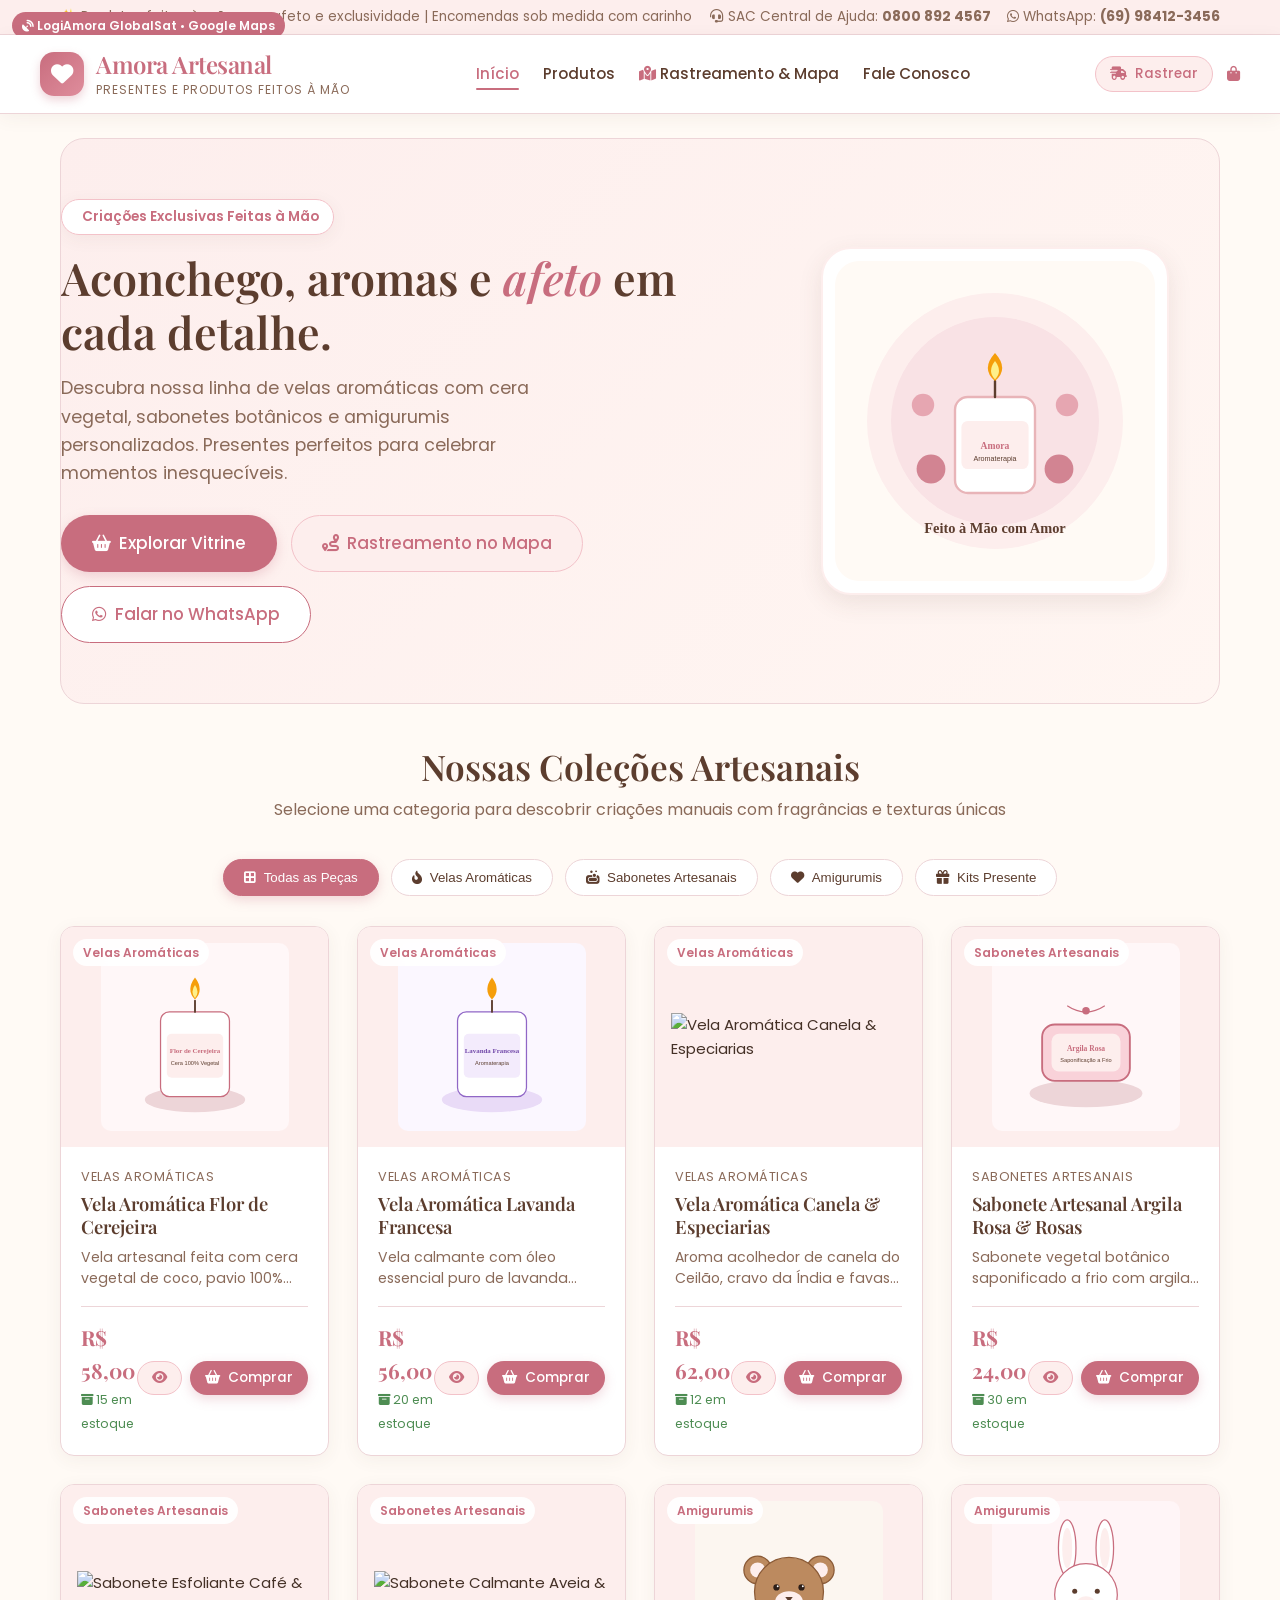
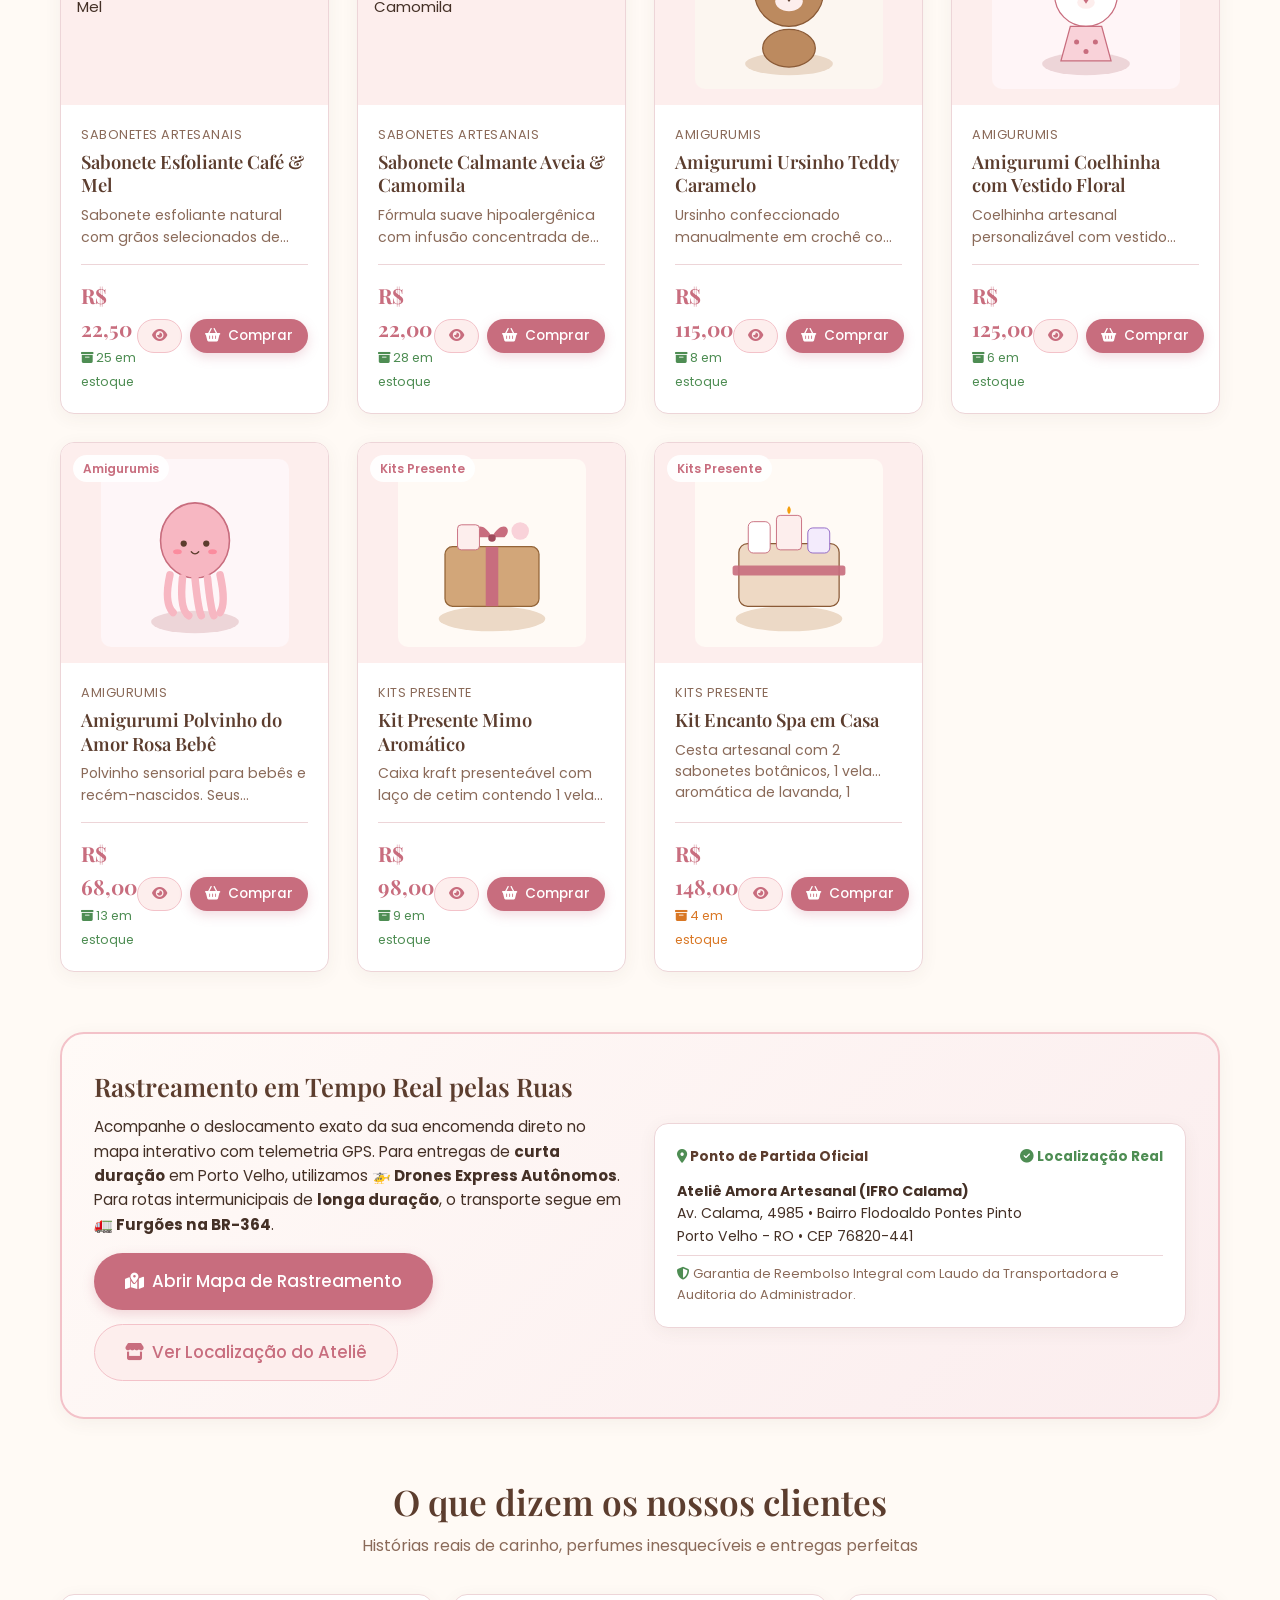
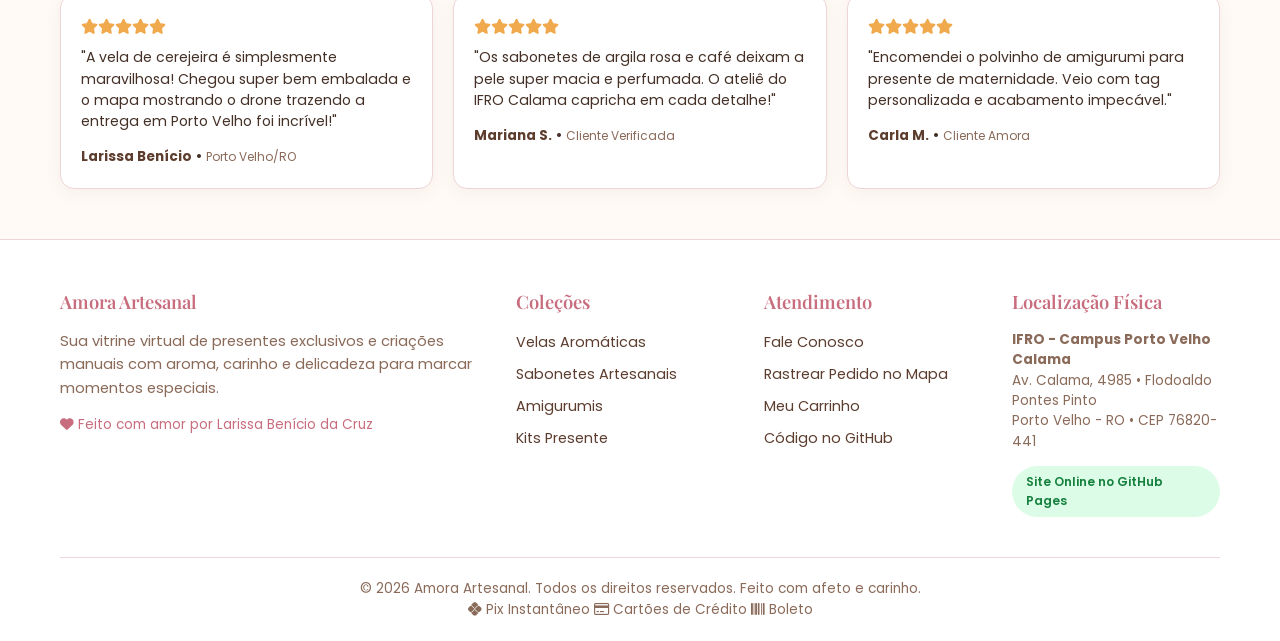
==== index.html @ 0a2c56d6 "feat: site online para abrir sem precisar de nada via GitHub Pages e nuvem (index.html, catalogo, ra" ====
<!DOCTYPE html>
<html lang="pt-BR">
<head>
    <meta charset="UTF-8">
    <meta name="viewport" content="width=device-width, initial-scale=1.0">
    <title>Amora Artesanal | Vitrine Virtual de Presentes & Aromas</title>
    <meta name="description" content="Presentes artesanais, velas de cera vegetal, sabonetes botânicos e amigurumis feitos à mão com afeto e exclusividade.">
    <!-- Estilos Oficiais do Ateliê Amora -->
    <link rel="stylesheet" href="assets/css/style.css">
    <!-- FontAwesome para Ícones -->
    <link rel="stylesheet" href="https://cdnjs.cloudflare.com/ajax/libs/font-awesome/6.4.0/css/all.min.css">
    <!-- Leaflet CSS para Mapas -->
    <link rel="stylesheet" href="assets/css/leaflet.css">
</head>
<body>

    <!-- Barra de Notificação Superior com Central de Ajuda Oficial -->
    <div class="top-bar">
        <div class="container" style="display: flex; justify-content: space-between; align-items: center; flex-wrap: wrap; gap: 8px;">
            <span>✨ Produtos feitos à mão com afeto e exclusividade | Encomendas sob medida com carinho</span>
            <div style="display: flex; gap: 16px; align-items: center;">
                <span><i class="fa-solid fa-headset"></i> SAC Central de Ajuda: <strong>0800 892 4567</strong></span>
                <span><i class="fa-brands fa-whatsapp"></i> WhatsApp: <strong>(69) 98412-3456</strong></span>
            </div>
        </div>
    </div>

    <!-- Cabeçalho Principal -->
    <header class="main-header">
        <div class="container nav-wrapper">
            <!-- Logo -->
            <a href="index.html" class="logo-area">
                <div class="logo-icon">
                    <i class="fa-solid fa-heart"></i>
                </div>
                <div class="logo-text">
                    <h1>Amora Artesanal</h1>
                    <span>Presentes e Produtos Feitos à Mão</span>
                </div>
            </a>

            <!-- Menu de Navegação -->
            <ul class="nav-menu">
                <li><a href="index.html" class="nav-link active">Início</a></li>
                <li><a href="produtos.html" class="nav-link">Produtos</a></li>
                <li><a href="pedidos.html" class="nav-link"><i class="fa-solid fa-map-location-dot" style="color: var(--cor-rosa-queimado);"></i> Rastreamento & Mapa</a></li>
                <li><a href="contato.html" class="nav-link">Fale Conosco</a></li>
            </ul>

            <!-- Ações do Cabeçalho -->
            <div class="nav-actions">
                <a href="pedidos.html" class="btn btn-secondary btn-sm" title="Acompanhar envio e trajeto do pedido no mapa">
                    <i class="fa-solid fa-truck-fast"></i> Rastrear
                </a>
                <a href="carrinho.html" class="cart-btn" title="Sacola de Compras">
                    <i class="fa-solid fa-bag-shopping"></i>
                    <span class="cart-badge" style="display: none;">0</span>
                </a>
            </div>
        </div>
    </header>

    <div class="container">
        <!-- Banner Principal / Hero -->
        <section class="hero-section">
            <div class="hero-grid">
                <div class="hero-content">
                    <div class="hero-badge">
                        <i class="fa-solid fa-sparkles"></i> Criações Exclusivas Feitas à Mão
                    </div>
                    <h2>Aconchego, aromas e <span>afeto</span> em cada detalhe.</h2>
                    <p>Descubra nossa linha de velas aromáticas com cera vegetal, sabonetes botânicos e amigurumis personalizados. Presentes perfeitos para celebrar momentos inesquecíveis.</p>
                    <div style="display: flex; gap: 14px; flex-wrap: wrap;">
                        <a href="produtos.html" class="btn btn-primary btn-lg">
                            <i class="fa-solid fa-basket-shopping"></i> Explorar Vitrine
                        </a>
                        <a href="pedidos.html" class="btn btn-secondary btn-lg">
                            <i class="fa-solid fa-route"></i> Rastreamento no Mapa
                        </a>
                        <a href="https://wa.me/5569984123456" target="_blank" class="btn btn-outline btn-lg" style="background: #fff;">
                            <i class="fa-brands fa-whatsapp"></i> Falar no WhatsApp
                        </a>
                    </div>
                </div>
                <div class="hero-image">
                    <div class="hero-image-wrapper">
                        <img src="assets/img/hero_artesanal.svg" alt="Amora Artesanal Ilustração" loading="lazy">
                    </div>
                </div>
            </div>
        </section>

        <!-- Navegação Rápida por Categorias -->
        <section style="margin: 40px 0 20px;">
            <div class="section-title">
                <h2>Nossas Coleções Artesanais</h2>
                <p>Selecione uma categoria para descobrir criações manuais com fragrâncias e texturas únicas</p>
            </div>

            <div class="categories-pills" id="category-pills">
                <button type="button" class="pill-item active" onclick="filtrarCategoria('todas', this)">
                    <i class="fa-solid fa-border-all"></i> Todas as Peças
                </button>
                <button type="button" class="pill-item" onclick="filtrarCategoria(1, this)">
                    <i class="fa-solid fa-fire-flame-curved"></i> Velas Aromáticas
                </button>
                <button type="button" class="pill-item" onclick="filtrarCategoria(2, this)">
                    <i class="fa-solid fa-soap"></i> Sabonetes Artesanais
                </button>
                <button type="button" class="pill-item" onclick="filtrarCategoria(3, this)">
                    <i class="fa-solid fa-heart"></i> Amigurumis
                </button>
                <button type="button" class="pill-item" onclick="filtrarCategoria(4, this)">
                    <i class="fa-solid fa-gift"></i> Kits Presente
                </button>
            </div>
        </section>

        <!-- Vitrine de Produtos em Destaque -->
        <section>
            <div class="products-grid" id="products-container">
                <!-- Renderizado via JavaScript dinamicamente a partir dos dados do banco -->
            </div>
        </section>

        <!-- Card de Destaque: Rastreamento em Tempo Real com Drones e Furgões -->
        <section style="margin: 60px 0;">
            <div style="background: linear-gradient(135deg, #fffaf7 0%, #fbedee 100%); border: 2px solid var(--cor-rosa-medio); border-radius: var(--raio-borda-lg); padding: 36px 32px; box-shadow: var(--sombra-suave); display: grid; grid-template-columns: repeat(auto-fit, minmax(280px, 1fr)); gap: 28px; align-items: center;">
                <div>
                    <span class="card-badge" style="background: var(--cor-rosa-queimado); color: #fff; margin-bottom: 12px; display: inline-block;">
                        <i class="fa-solid fa-satellite-dish"></i> LogiAmora GlobalSat &bull; Google Maps
                    </span>
                    <h3 style="font-size: 1.6rem; color: var(--cor-marrom-suave); margin-bottom: 12px;">
                        Rastreamento em Tempo Real pelas Ruas
                    </h3>
                    <p style="color: var(--cor-marrom-texto); font-size: 0.95rem; line-height: 1.6; margin-bottom: 16px;">
                        Acompanhe o deslocamento exato da sua encomenda direto no mapa interativo com telemetria GPS. 
                        Para entregas de <strong>curta duração</strong> em Porto Velho, utilizamos <strong>🚁 Drones Express Autônomos</strong>. 
                        Para rotas intermunicipais de <strong>longa duração</strong>, o transporte segue em <strong>🚛 Furgões na BR-364</strong>.
                    </p>
                    <div style="display: flex; gap: 14px; flex-wrap: wrap;">
                        <a href="pedidos.html" class="btn btn-primary btn-lg">
                            <i class="fa-solid fa-map-location-dot"></i> Abrir Mapa de Rastreamento
                        </a>
                        <a href="contato.html" class="btn btn-secondary btn-lg">
                            <i class="fa-solid fa-store"></i> Ver Localização do Ateliê
                        </a>
                    </div>
                </div>
                <div style="background: #ffffff; border-radius: var(--raio-borda); padding: 22px; border: 1px solid var(--cor-borda); box-shadow: var(--sombra-suave);">
                    <div style="font-size: 0.85rem; font-weight: 700; color: var(--cor-marrom-suave); margin-bottom: 12px; display: flex; align-items: center; justify-content: space-between;">
                        <span><i class="fa-solid fa-location-dot" style="color: #4e8d53;"></i> Ponto de Partida Oficial</span>
                        <span style="color: #4e8d53;"><i class="fa-solid fa-circle-check"></i> Localização Real</span>
                    </div>
                    <p style="margin: 0 0 8px; font-size: 0.88rem; color: var(--cor-marrom-texto);">
                        <strong>Ateliê Amora Artesanal (IFRO Calama)</strong><br>
                        Av. Calama, 4985 &bull; Bairro Flodoaldo Pontes Pinto<br>
                        Porto Velho - RO &bull; CEP 76820-441
                    </p>
                    <div style="font-size: 0.8rem; color: var(--cor-marrom-claro); border-top: 1px solid var(--cor-borda); padding-top: 8px;">
                        <i class="fa-solid fa-shield-halved" style="color: #4e8d53;"></i> Garantia de Reembolso Integral com Laudo da Transportadora e Auditoria do Administrador.
                    </div>
                </div>
            </div>
        </section>

        <!-- Avaliações Reais de Clientes -->
        <section style="margin: 50px 0;">
            <div class="section-title">
                <h2>O que dizem os nossos clientes</h2>
                <p>Histórias reais de carinho, perfumes inesquecíveis e entregas perfeitas</p>
            </div>
            <div style="display: grid; grid-template-columns: repeat(auto-fit, minmax(260px, 1fr)); gap: 20px;">
                <div style="background: #ffffff; border: 1px solid var(--cor-borda); border-radius: var(--raio-borda); padding: 20px; box-shadow: var(--sombra-suave);">
                    <div style="color: #f1a94e; font-size: 0.95rem; margin-bottom: 8px;">
                        <i class="fa-solid fa-star"></i><i class="fa-solid fa-star"></i><i class="fa-solid fa-star"></i><i class="fa-solid fa-star"></i><i class="fa-solid fa-star"></i>
                    </div>
                    <p style="font-size: 0.88rem; color: var(--cor-marrom-texto); line-height: 1.5; margin-bottom: 12px;">
                        "A vela de cerejeira é simplesmente maravilhosa! Chegou super bem embalada e o mapa mostrando o drone trazendo a entrega em Porto Velho foi incrível!"
                    </p>
                    <strong style="font-size: 0.85rem; color: var(--cor-marrom-suave);">Larissa Benício</strong> &bull; <span style="font-size: 0.75rem; color: var(--cor-marrom-claro);">Porto Velho/RO</span>
                </div>

                <div style="background: #ffffff; border: 1px solid var(--cor-borda); border-radius: var(--raio-borda); padding: 20px; box-shadow: var(--sombra-suave);">
                    <div style="color: #f1a94e; font-size: 0.95rem; margin-bottom: 8px;">
                        <i class="fa-solid fa-star"></i><i class="fa-solid fa-star"></i><i class="fa-solid fa-star"></i><i class="fa-solid fa-star"></i><i class="fa-solid fa-star"></i>
                    </div>
                    <p style="font-size: 0.88rem; color: var(--cor-marrom-texto); line-height: 1.5; margin-bottom: 12px;">
                        "Os sabonetes de argila rosa e café deixam a pele super macia e perfumada. O ateliê do IFRO Calama capricha em cada detalhe!"
                    </p>
                    <strong style="font-size: 0.85rem; color: var(--cor-marrom-suave);">Mariana S.</strong> &bull; <span style="font-size: 0.75rem; color: var(--cor-marrom-claro);">Cliente Verificada</span>
                </div>

                <div style="background: #ffffff; border: 1px solid var(--cor-borda); border-radius: var(--raio-borda); padding: 20px; box-shadow: var(--sombra-suave);">
                    <div style="color: #f1a94e; font-size: 0.95rem; margin-bottom: 8px;">
                        <i class="fa-solid fa-star"></i><i class="fa-solid fa-star"></i><i class="fa-solid fa-star"></i><i class="fa-solid fa-star"></i><i class="fa-solid fa-star"></i>
                    </div>
                    <p style="font-size: 0.88rem; color: var(--cor-marrom-texto); line-height: 1.5; margin-bottom: 12px;">
                        "Encomendei o polvinho de amigurumi para presente de maternidade. Veio com tag personalizada e acabamento impecável."
                    </p>
                    <strong style="font-size: 0.85rem; color: var(--cor-marrom-suave);">Carla M.</strong> &bull; <span style="font-size: 0.75rem; color: var(--cor-marrom-claro);">Cliente Amora</span>
                </div>
            </div>
        </section>
    </div>

    <!-- Rodapé Principal -->
    <footer class="main-footer">
        <div class="container">
            <div class="footer-grid">
                <!-- Coluna 1 -->
                <div class="footer-col">
                    <h4>Amora Artesanal</h4>
                    <p>Sua vitrine virtual de presentes exclusivos e criações manuais com aroma, carinho e delicadeza para marcar momentos especiais.</p>
                    <p style="font-size: 0.85rem; color: var(--cor-rosa-queimado);">
                        <i class="fa-solid fa-heart"></i> Feito com amor por Larissa Benício da Cruz
                    </p>
                </div>

                <!-- Coluna 2 -->
                <div class="footer-col">
                    <h4>Coleções</h4>
                    <ul class="footer-links">
                        <li><a href="produtos.html?categoria=1">Velas Aromáticas</a></li>
                        <li><a href="produtos.html?categoria=2">Sabonetes Artesanais</a></li>
                        <li><a href="produtos.html?categoria=3">Amigurumis</a></li>
                        <li><a href="produtos.html?categoria=4">Kits Presente</a></li>
                    </ul>
                </div>

                <!-- Coluna 3 -->
                <div class="footer-col">
                    <h4>Atendimento</h4>
                    <ul class="footer-links">
                        <li><a href="contato.html">Fale Conosco</a></li>
                        <li><a href="pedidos.html">Rastrear Pedido no Mapa</a></li>
                        <li><a href="carrinho.html">Meu Carrinho</a></li>
                        <li><a href="https://github.com/lar-bc/amora_artesanal" target="_blank">Código no GitHub</a></li>
                    </ul>
                </div>

                <!-- Coluna 4 -->
                <div class="footer-col">
                    <h4>Localização Física</h4>
                    <p style="font-size: 0.85rem; line-height: 1.5;">
                        <strong>IFRO - Campus Porto Velho Calama</strong><br>
                        Av. Calama, 4985 &bull; Flodoaldo Pontes Pinto<br>
                        Porto Velho - RO &bull; CEP 76820-441
                    </p>
                    <div style="margin-top: 10px;">
                        <span class="badge-status entregue" style="font-size: 0.75rem;">Site Online no GitHub Pages</span>
                    </div>
                </div>
            </div>

            <!-- Rodapé Inferior -->
            <div class="footer-bottom">
                <p>&copy; 2026 Amora Artesanal. Todos os direitos reservados. Feito com afeto e carinho.</p>
                <div class="payment-methods">
                    <span><i class="fa-brands fa-pix"></i> Pix Instantâneo</span>
                    <span><i class="fa-regular fa-credit-card"></i> Cartões de Crédito</span>
                    <span><i class="fa-solid fa-barcode"></i> Boleto</span>
                </div>
            </div>
        </div>
    </footer>

    <!-- Scripts de Dados e Lógica do Carrinho -->
    <script src="assets/js/produtos-data.js"></script>
    <script src="assets/js/amora-store.js"></script>
    <script>
        function renderProdutos(produtos) {
            var container = document.getElementById('products-container');
            if (!container) return;

            if (!produtos || produtos.length === 0) {
                container.innerHTML = '<div style="grid-column: 1 / -1; text-align: center; padding: 40px; color: var(--cor-marrom-claro);">' +
                    '<i class="fa-solid fa-box-open" style="font-size: 2.5rem; color: var(--cor-rosa-medio); margin-bottom: 12px; display: block;"></i>' +
                    'Nenhum produto encontrado nesta categoria.</div>';
                return;
            }

            var html = '';
            produtos.forEach(function(p) {
                html += '<div class="product-card">' +
                    '<div class="card-img-wrap">' +
                        '<span class="card-badge">' + p.nome_categoria + '</span>' +
                        '<img src="' + p.imagem_url + '" alt="' + p.nome + '" loading="lazy">' +
                    '</div>' +
                    '<div class="card-body">' +
                        '<span class="card-category">' + p.nome_categoria + '</span>' +
                        '<h3 class="card-title">' + p.nome + '</h3>' +
                        '<p class="card-desc">' + p.descricao + '</p>' +
                        '<div class="card-footer-action">' +
                            '<div>' +
                                '<div class="product-price">' + window.AmoraStore.formatarMoeda(p.preco) + '</div>' +
                                '<span class="stock-tag ' + (p.estoque <= 5 ? 'low' : '') + '">' +
                                    '<i class="fa-solid fa-box-archive"></i> ' + p.estoque + ' em estoque' +
                                '</span>' +
                            '</div>' +
                            '<div style="display: flex; gap: 8px;">' +
                                '<button type="button" class="btn btn-secondary btn-sm" onclick="window.AmoraStore.openProductModal(' + p.id + ')" title="Ver Detalhes">' +
                                    '<i class="fa-solid fa-eye"></i>' +
                                '</button>' +
                                '<button type="button" class="btn btn-primary btn-sm" onclick="window.AmoraStore.addItem(' + p.id + ', 1)">' +
                                    '<i class="fa-solid fa-basket-shopping"></i> Comprar' +
                                '</button>' +
                            '</div>' +
                        '</div>' +
                    '</div>' +
                '</div>';
            });
            container.innerHTML = html;
        }

        function filtrarCategoria(catId, btn) {
            var pills = document.querySelectorAll('#category-pills .pill-item');
            pills.forEach(function(p) { p.classList.remove('active'); });
            if (btn) btn.classList.add('active');

            if (!window.AMORA_DADOS || !window.AMORA_DADOS.produtos) return;

            if (catId === 'todas') {
                renderProdutos(window.AMORA_DADOS.produtos);
            } else {
                var filtrados = window.AMORA_DADOS.produtos.filter(function(p) {
                    return p.categoria_id === parseInt(catId, 10);
                });
                renderProdutos(filtrados);
            }
        }

        document.addEventListener('DOMContentLoaded', function() {
            if (window.AMORA_DADOS && window.AMORA_DADOS.produtos) {
                renderProdutos(window.AMORA_DADOS.produtos);
            }
        });
    </script>
</body>
</html>
---- assets/css/style.css ----
/* ========================================================
   Amora Artesanal - Identidade Visual & Estilos (RNF03, RNF04)
   Paleta: Rosa Claro, Creme, Rosa Queimado, Marrom Suave
   ======================================================== */

@import url('https://fonts.googleapis.com/css2?family=Playfair+Display:ital,wght@0,500;0,600;0,700;1,400&family=Poppins:wght@300;400;500;600;700&display=swap');

:root {
    --cor-fundo: #fffaf5;         /* Creme delicado */
    --cor-rosa-claro: #fdeeed;    /* Rosa claro suave */
    --cor-rosa-medio: #f3c2c9;    /* Rosa médio para bordas/cards */
    --cor-rosa-queimado: #c86d7e; /* Rosa queimado (destaques e botões principais) */
    --cor-rosa-hover: #b05768;    /* Rosa escuro hover */
    --cor-marrom-suave: #5c3d2e;  /* Marrom suave (textos e títulos) */
    --cor-marrom-texto: #443026;  /* Texto de parágrafos */
    --cor-marrom-claro: #8a6a59;  /* Textos secundários */
    --cor-branco: #ffffff;
    --cor-sucesso: #4e8d53;
    --cor-alerta: #d97724;
    --cor-perigo: #c93b3b;
    --cor-borda: #edd5d8;
    
    --fonte-titulo: 'Playfair Display', Georgia, serif;
    --fonte-corpo: 'Poppins', -apple-system, BlinkMacSystemFont, sans-serif;
    
    --raio-borda-sm: 8px;
    --raio-borda: 14px;
    --raio-borda-lg: 24px;
    --raio-pilula: 9999px;
    
    --sombra-suave: 0 4px 18px rgba(92, 61, 46, 0.06);
    --sombra-media: 0 8px 24px rgba(92, 61, 46, 0.10);
    --sombra-hover: 0 12px 28px rgba(200, 109, 126, 0.18);
    --transicao: all 0.25s ease-in-out;
}

* {
    margin: 0;
    padding: 0;
    box-sizing: border-box;
}

body {
    background-color: var(--cor-fundo);
    color: var(--cor-marrom-texto);
    font-family: var(--fonte-corpo);
    font-size: 15px;
    line-height: 1.6;
    min-height: 100vh;
    display: flex;
    flex-direction: column;
}

h1, h2, h3, h4, h5, h6 {
    font-family: var(--fonte-titulo);
    color: var(--cor-marrom-suave);
    font-weight: 600;
    line-height: 1.3;
}

a {
    color: var(--cor-rosa-queimado);
    text-decoration: none;
    transition: var(--transicao);
}

a:hover {
    color: var(--cor-rosa-hover);
}

img {
    max-width: 100%;
    height: auto;
    display: block;
}

.container {
    width: 100%;
    max-width: 1200px;
    margin: 0 auto;
    padding: 0 20px;
}

/* ========================================================
   CABEÇALHO & NAVBAR
   ======================================================== */
.top-bar {
    background: var(--cor-rosa-claro);
    color: var(--cor-marrom-claro);
    font-size: 0.85rem;
    padding: 6px 0;
    text-align: center;
    border-bottom: 1px solid var(--cor-borda);
}

.main-header {
    background: var(--cor-branco);
    border-bottom: 1px solid var(--cor-borda);
    position: sticky;
    top: 0;
    z-index: 1000;
    box-shadow: var(--sombra-suave);
}

.nav-wrapper {
    display: flex;
    align-items: center;
    justify-content: space-between;
    padding: 14px 0;
    gap: 20px;
}

.logo-area {
    display: flex;
    align-items: center;
    gap: 12px;
}

.logo-icon {
    width: 44px;
    height: 44px;
    background: linear-gradient(135deg, var(--cor-rosa-queimado), #df8d9c);
    border-radius: var(--raio-borda);
    display: flex;
    align-items: center;
    justify-content: center;
    color: #fff;
    font-size: 1.4rem;
    box-shadow: 0 4px 10px rgba(200, 109, 126, 0.3);
}

.logo-text h1 {
    font-size: 1.5rem;
    margin: 0;
    color: var(--cor-rosa-queimado);
    letter-spacing: -0.5px;
}

.logo-text span {
    font-size: 0.75rem;
    color: var(--cor-marrom-claro);
    display: block;
    font-family: var(--fonte-corpo);
    text-transform: uppercase;
    letter-spacing: 1px;
}

.nav-menu {
    display: flex;
    align-items: center;
    gap: 24px;
    list-style: none;
}

.nav-link {
    color: var(--cor-marrom-suave);
    font-weight: 500;
    font-size: 0.95rem;
    padding: 6px 0;
    position: relative;
}

.nav-link:hover, .nav-link.active {
    color: var(--cor-rosa-queimado);
}

.nav-link.active::after {
    content: '';
    position: absolute;
    bottom: 0;
    left: 0;
    width: 100%;
    height: 2px;
    background: var(--cor-rosa-queimado);
    border-radius: 2px;
}

.nav-actions {
    display: flex;
    align-items: center;
    gap: 14px;
}

.btn-icon {
    background: var(--cor-rosa-claro);
    color: var(--cor-rosa-queimado);
    border: none;
    width: 42px;
    height: 42px;
    border-radius: var(--raio-pilula);
    display: flex;
    align-items: center;
    justify-content: center;
    cursor: pointer;
    position: relative;
    transition: var(--transicao);
    font-size: 1.1rem;
}

.btn-icon:hover {
    background: var(--cor-rosa-queimado);
    color: var(--cor-branco);
    transform: translateY(-2px);
}

.badge-count {
    position: absolute;
    top: -4px;
    right: -4px;
    background: var(--cor-rosa-queimado);
    color: #fff;
    font-size: 0.72rem;
    font-weight: 700;
    width: 20px;
    height: 20px;
    border-radius: 50%;
    display: flex;
    align-items: center;
    justify-content: center;
    border: 2px solid var(--cor-branco);
}

/* ========================================================
   BOTÕES E COMPONENTES GERAIS
   ======================================================== */
.btn {
    display: inline-flex;
    align-items: center;
    justify-content: center;
    gap: 8px;
    padding: 10px 22px;
    border-radius: var(--raio-pilula);
    font-weight: 500;
    font-size: 0.95rem;
    cursor: pointer;
    transition: var(--transicao);
    border: 1px solid transparent;
    text-align: center;
    font-family: var(--fonte-corpo);
}

.btn-primary {
    background-color: var(--cor-rosa-queimado);
    color: var(--cor-branco);
    box-shadow: 0 4px 12px rgba(200, 109, 126, 0.25);
}

.btn-primary:hover {
    background-color: var(--cor-rosa-hover);
    color: var(--cor-branco);
    transform: translateY(-2px);
    box-shadow: 0 6px 16px rgba(200, 109, 126, 0.35);
}

.btn-secondary {
    background-color: var(--cor-rosa-claro);
    color: var(--cor-rosa-queimado);
    border-color: var(--cor-rosa-medio);
}

.btn-secondary:hover {
    background-color: var(--cor-rosa-queimado);
    color: var(--cor-branco);
}

.btn-outline {
    background: transparent;
    border-color: var(--cor-rosa-queimado);
    color: var(--cor-rosa-queimado);
}

.btn-outline:hover {
    background-color: var(--cor-rosa-queimado);
    color: var(--cor-branco);
}

.btn-sm {
    padding: 6px 14px;
    font-size: 0.85rem;
}

.btn-lg {
    padding: 14px 30px;
    font-size: 1.05rem;
}

.btn-block {
    width: 100%;
}

/* ========================================================
   ALERTAS E MENSAGENS FLASH
   ======================================================== */
.alert {
    padding: 14px 18px;
    border-radius: var(--raio-borda);
    margin-bottom: 20px;
    font-size: 0.95rem;
    display: flex;
    align-items: center;
    gap: 12px;
}

.alert-success {
    background-color: #eaf6ec;
    color: #276330;
    border: 1px solid #c2e5c8;
}

.alert-danger {
    background-color: #fdeced;
    color: #a32228;
    border: 1px solid #f7c5c7;
}

.alert-warning {
    background-color: #fef7ec;
    color: #9c5c16;
    border: 1px solid #fae1be;
}

.alert-info {
    background-color: #eff6fe;
    color: #1e5ba3;
    border: 1px solid #c7e0fc;
}

/* ========================================================
   BANNER / HERO
   ======================================================== */
.hero-section {
    background: linear-gradient(135deg, #fdeeed 0%, #fff6f2 100%);
    padding: 60px 0;
    border-radius: var(--raio-borda-lg);
    margin: 24px 0 40px;
    position: relative;
    overflow: hidden;
    border: 1px solid var(--cor-borda);
}

.hero-grid {
    display: grid;
    grid-template-columns: 1.2fr 0.8fr;
    gap: 40px;
    align-items: center;
}

.hero-badge {
    display: inline-flex;
    align-items: center;
    gap: 6px;
    background: #fff;
    color: var(--cor-rosa-queimado);
    padding: 6px 14px;
    border-radius: var(--raio-pilula);
    font-size: 0.85rem;
    font-weight: 600;
    margin-bottom: 16px;
    box-shadow: var(--sombra-suave);
    border: 1px solid var(--cor-rosa-medio);
}

.hero-content h2 {
    font-size: 2.8rem;
    color: var(--cor-marrom-suave);
    margin-bottom: 16px;
    line-height: 1.2;
}

.hero-content h2 span {
    color: var(--cor-rosa-queimado);
    font-style: italic;
}

.hero-content p {
    font-size: 1.1rem;
    color: var(--cor-marrom-claro);
    margin-bottom: 28px;
    max-width: 520px;
}

.hero-image {
    display: flex;
    justify-content: center;
    align-items: center;
}

.hero-image-wrapper {
    position: relative;
    padding: 12px;
    background: #fff;
    border-radius: 30px;
    box-shadow: var(--sombra-media);
    border: 2px solid var(--cor-rosa-claro);
}

.hero-image-wrapper img {
    border-radius: 20px;
    width: 320px;
    height: 320px;
    object-fit: cover;
}

/* ========================================================
   CATEGORIAS & VITRINE
   ======================================================== */
.section-title {
    text-align: center;
    margin-bottom: 36px;
}

.section-title h2 {
    font-size: 2.2rem;
    margin-bottom: 8px;
}

.section-title p {
    color: var(--cor-marrom-claro);
    font-size: 1rem;
}

.categories-pills {
    display: flex;
    gap: 12px;
    flex-wrap: wrap;
    justify-content: center;
    margin-bottom: 30px;
}

.pill-item {
    background: var(--cor-branco);
    color: var(--cor-marrom-suave);
    padding: 10px 20px;
    border-radius: var(--raio-pilula);
    font-weight: 500;
    border: 1px solid var(--cor-borda);
    transition: var(--transicao);
    display: inline-flex;
    align-items: center;
    gap: 8px;
}

.pill-item:hover, .pill-item.active {
    background: var(--cor-rosa-queimado);
    color: var(--cor-branco);
    border-color: var(--cor-rosa-queimado);
    box-shadow: 0 4px 12px rgba(200, 109, 126, 0.25);
}

/* ========================================================
   GRID DE PRODUTOS & CARDS
   ======================================================== */
.products-grid {
    display: grid;
    grid-template-columns: repeat(auto-fill, minmax(260px, 1fr));
    gap: 28px;
    margin-bottom: 50px;
}

.product-card {
    background: var(--cor-branco);
    border-radius: var(--raio-borda);
    border: 1px solid var(--cor-borda);
    overflow: hidden;
    transition: var(--transicao);
    display: flex;
    flex-direction: column;
    box-shadow: var(--sombra-suave);
}

.product-card:hover {
    transform: translateY(-5px);
    box-shadow: var(--sombra-hover);
    border-color: var(--cor-rosa-medio);
}

.card-img-wrap {
    height: 220px;
    background: var(--cor-rosa-claro);
    position: relative;
    overflow: hidden;
    display: flex;
    align-items: center;
    justify-content: center;
    padding: 16px;
}

.card-img-wrap img {
    max-height: 100%;
    width: auto;
    object-fit: contain;
    transition: transform 0.4s ease;
}

.product-card:hover .card-img-wrap img {
    transform: scale(1.06);
}

.card-badge {
    position: absolute;
    top: 12px;
    left: 12px;
    background: rgba(255, 255, 255, 0.9);
    color: var(--cor-rosa-queimado);
    font-size: 0.75rem;
    font-weight: 600;
    padding: 4px 10px;
    border-radius: var(--raio-pilula);
    backdrop-filter: blur(4px);
}

.card-body {
    padding: 20px;
    display: flex;
    flex-direction: column;
    flex-grow: 1;
}

.card-category {
    font-size: 0.8rem;
    color: var(--cor-marrom-claro);
    text-transform: uppercase;
    letter-spacing: 0.5px;
    margin-bottom: 4px;
}

.card-title {
    font-size: 1.15rem;
    margin-bottom: 8px;
    color: var(--cor-marrom-suave);
}

.card-desc {
    color: var(--cor-marrom-claro);
    font-size: 0.88rem;
    line-height: 1.5;
    margin-bottom: 16px;
    flex-grow: 1;
    display: -webkit-box;
    -webkit-line-clamp: 2;
    -webkit-box-orient: vertical;
    overflow: hidden;
}

.card-footer-action {
    display: flex;
    align-items: center;
    justify-content: space-between;
    padding-top: 14px;
    border-top: 1px solid var(--cor-borda);
}

.product-price {
    font-size: 1.3rem;
    font-weight: 700;
    color: var(--cor-rosa-queimado);
    font-family: var(--fonte-titulo);
}

.stock-tag {
    font-size: 0.78rem;
    color: var(--cor-sucesso);
}

.stock-tag.low {
    color: var(--cor-alerta);
}

/* ========================================================
   FORMULÁRIOS & CONTROLES
   ======================================================== */
.form-group {
    margin-bottom: 18px;
}

.form-label {
    display: block;
    margin-bottom: 6px;
    font-weight: 500;
    color: var(--cor-marrom-suave);
    font-size: 0.92rem;
}

.form-control {
    width: 100%;
    padding: 12px 16px;
    border-radius: var(--raio-borda);
    border: 1px solid var(--cor-borda);
    background-color: #fff;
    color: var(--cor-marrom-texto);
    font-family: var(--fonte-corpo);
    font-size: 0.95rem;
    transition: var(--transicao);
}

.form-control:focus {
    outline: none;
    border-color: var(--cor-rosa-queimado);
    box-shadow: 0 0 0 3px rgba(200, 109, 126, 0.15);
}

textarea.form-control {
    resize: vertical;
    min-height: 100px;
}

.input-group {
    display: flex;
    gap: 8px;
}

/* ========================================================
   PÁGINAS DE AUTENTICAÇÃO (LOGIN / CADASTRO)
   ======================================================== */
.auth-wrapper {
    max-width: 460px;
    margin: 40px auto;
    background: var(--cor-branco);
    padding: 36px;
    border-radius: var(--raio-borda-lg);
    border: 1px solid var(--cor-borda);
    box-shadow: var(--sombra-media);
}

.auth-header {
    text-align: center;
    margin-bottom: 28px;
}

.auth-header h2 {
    font-size: 1.9rem;
    color: var(--cor-rosa-queimado);
    margin-bottom: 6px;
}

.auth-header p {
    color: var(--cor-marrom-claro);
    font-size: 0.95rem;
}

.auth-footer {
    text-align: center;
    margin-top: 24px;
    font-size: 0.9rem;
    color: var(--cor-marrom-claro);
}

/* ========================================================
   CARRINHO DE COMPRAS (RF06, CA04)
   ======================================================== */
.cart-layout {
    display: grid;
    grid-template-columns: 2fr 1fr;
    gap: 30px;
    margin: 30px 0 50px;
}

.cart-items-card {
    background: var(--cor-branco);
    border-radius: var(--raio-borda);
    border: 1px solid var(--cor-borda);
    padding: 24px;
    box-shadow: var(--sombra-suave);
}

.cart-item {
    display: grid;
    grid-template-columns: 80px 1fr auto auto auto;
    gap: 16px;
    align-items: center;
    padding: 16px 0;
    border-bottom: 1px solid var(--cor-borda);
}

.cart-item:last-child {
    border-bottom: none;
}

.cart-thumb {
    width: 80px;
    height: 80px;
    border-radius: var(--raio-borda-sm);
    background: var(--cor-rosa-claro);
    padding: 6px;
    display: flex;
    align-items: center;
    justify-content: center;
}

.cart-thumb img {
    max-height: 100%;
}

.cart-item-title {
    font-weight: 600;
    color: var(--cor-marrom-suave);
    margin-bottom: 4px;
}

.cart-custom-note {
    font-size: 0.82rem;
    background: var(--cor-rosa-claro);
    color: var(--cor-rosa-queimado);
    padding: 4px 8px;
    border-radius: 6px;
    display: inline-block;
    margin-top: 4px;
}

.qty-control {
    display: flex;
    align-items: center;
    border: 1px solid var(--cor-borda);
    border-radius: var(--raio-pilula);
    overflow: hidden;
    background: #fff;
}

.qty-btn {
    background: none;
    border: none;
    width: 32px;
    height: 32px;
    cursor: pointer;
    font-weight: 700;
    color: var(--cor-rosa-queimado);
    transition: var(--transicao);
}

.qty-btn:hover {
    background: var(--cor-rosa-claro);
}

.qty-input {
    width: 38px;
    text-align: center;
    border: none;
    font-weight: 600;
    color: var(--cor-marrom-suave);
    font-size: 0.95rem;
}

.cart-item-total {
    font-weight: 700;
    color: var(--cor-rosa-queimado);
    font-size: 1.05rem;
}

.btn-remove-item {
    color: #c93b3b;
    background: none;
    border: none;
    cursor: pointer;
    font-size: 1.2rem;
    padding: 6px;
    transition: var(--transicao);
}

.btn-remove-item:hover {
    transform: scale(1.15);
}

.cart-summary-card {
    background: var(--cor-branco);
    border-radius: var(--raio-borda);
    border: 1px solid var(--cor-borda);
    padding: 24px;
    box-shadow: var(--sombra-suave);
    height: fit-content;
}

.cart-summary-card h3 {
    margin-bottom: 18px;
    font-size: 1.4rem;
}

.summary-row {
    display: flex;
    justify-content: space-between;
    margin-bottom: 12px;
    font-size: 0.95rem;
}

.summary-total {
    border-top: 2px dashed var(--cor-borda);
    padding-top: 14px;
    margin-top: 14px;
    font-weight: 700;
    font-size: 1.3rem;
    color: var(--cor-rosa-queimado);
}

/* ========================================================
   TABELAS & PAINEL ADMINISTRATIVO
   ======================================================== */
.admin-card {
    background: var(--cor-branco);
    border-radius: var(--raio-borda);
    border: 1px solid var(--cor-borda);
    padding: 24px;
    margin-bottom: 30px;
    box-shadow: var(--sombra-suave);
}

.admin-header-actions {
    display: flex;
    justify-content: space-between;
    align-items: center;
    margin-bottom: 24px;
    flex-wrap: wrap;
    gap: 12px;
}

.table-responsive {
    overflow-x: auto;
}

.table {
    width: 100%;
    border-collapse: collapse;
    font-size: 0.92rem;
}

.table th, .table td {
    padding: 14px 16px;
    text-align: left;
    border-bottom: 1px solid var(--cor-borda);
}

.table th {
    background: var(--cor-rosa-claro);
    color: var(--cor-marrom-suave);
    font-weight: 600;
    font-size: 0.88rem;
    text-transform: uppercase;
    letter-spacing: 0.5px;
}

.table tr:hover td {
    background-color: #fffbf9;
}

/* Status Badges para Pedidos (RF10, CA07) */
.badge-status {
    padding: 6px 14px;
    border-radius: var(--raio-pilula);
    font-size: 0.8rem;
    font-weight: 600;
    display: inline-block;
}

.badge-status.realizado {
    background: #eef2ff;
    color: #4338ca;
}

.badge-status.preparacao {
    background: #fef3c7;
    color: #b45309;
}

.badge-status.enviado {
    background: #e0f2fe;
    color: #0369a1;
}

.badge-status.entregue {
    background: #dcfce7;
    color: #15803d;
}

/* ========================================================
   RODAPÉ
   ======================================================== */
.main-footer {
    background: #fff;
    border-top: 1px solid var(--cor-borda);
    margin-top: auto;
    padding: 50px 0 20px;
}

.footer-grid {
    display: grid;
    grid-template-columns: 2fr 1fr 1fr 1fr;
    gap: 40px;
    margin-bottom: 40px;
}

.footer-col h4 {
    color: var(--cor-rosa-queimado);
    margin-bottom: 16px;
    font-size: 1.15rem;
}

.footer-col p {
    color: var(--cor-marrom-claro);
    font-size: 0.92rem;
    margin-bottom: 14px;
}

.footer-links {
    list-style: none;
}

.footer-links li {
    margin-bottom: 8px;
}

.footer-links a {
    color: var(--cor-marrom-suave);
    font-size: 0.9rem;
}

.footer-links a:hover {
    color: var(--cor-rosa-queimado);
    padding-left: 4px;
}

.footer-bottom {
    text-align: center;
    border-top: 1px solid var(--cor-borda);
    padding-top: 20px;
    color: var(--cor-marrom-claro);
    font-size: 0.85rem;
}

/* ========================================================
   RESPONSIVIDADE (RNF03)
   ======================================================== */
@media (max-width: 992px) {
    .hero-grid {
        grid-template-columns: 1fr;
        text-align: center;
    }
    
    .hero-content p {
        margin: 0 auto 28px;
    }
    
    .cart-layout {
        grid-template-columns: 1fr;
    }
    
    .footer-grid {
        grid-template-columns: 1fr 1fr;
    }
}

@media (max-width: 768px) {
    .nav-wrapper {
        flex-wrap: wrap;
    }
    
    .nav-menu {
        order: 3;
        width: 100%;
        justify-content: center;
        gap: 16px;
        padding-top: 10px;
        border-top: 1px solid var(--cor-borda);
    }
    
    .cart-item {
        grid-template-columns: 60px 1fr;
        gap: 10px;
    }
    
    .cart-item-actions {
        grid-column: 1 / -1;
        display: flex;
        justify-content: space-between;
        align-items: center;
    }
    
    .footer-grid {
        grid-template-columns: 1fr;
    }
}

/* ========================================================
   Mapa Interativo Estilo Google Maps - Amora Artesanal
   ======================================================== */
.mapa-interativo-wrapper {
    background: #fff;
    border-radius: var(--raio-borda-lg);
    border: 2px solid var(--cor-borda);
    box-shadow: var(--sombra-media);
    overflow: hidden;
    position: relative;
    margin-bottom: 24px;
    transition: var(--transicao);
}

.mapa-interativo-wrapper:hover {
    border-color: var(--cor-rosa-medio);
}

.mapa-top-bar {
    background: linear-gradient(135deg, #fffaf5 0%, #fdeeed 100%);
    padding: 12px 18px;
    border-bottom: 1px solid var(--cor-borda);
    display: flex;
    justify-content: space-between;
    align-items: center;
    flex-wrap: wrap;
    gap: 12px;
}

.mapa-status-gps {
    font-size: 0.8rem;
    font-weight: 600;
    color: var(--cor-marrom-suave);
    display: inline-flex;
    align-items: center;
    gap: 8px;
    background: rgba(255, 255, 255, 0.9);
    padding: 5px 12px;
    border-radius: var(--raio-pilula);
    border: 1px solid var(--cor-borda);
}

.gps-dot-pulse {
    width: 9px;
    height: 9px;
    background: #4e8d53;
    border-radius: 50%;
    display: inline-block;
    box-shadow: 0 0 0 0 rgba(78, 141, 83, 0.7);
    animation: gpsPulse 2s infinite;
}

@keyframes gpsPulse {
    0% {
        box-shadow: 0 0 0 0 rgba(78, 141, 83, 0.7);
    }
    70% {
        box-shadow: 0 0 0 8px rgba(78, 141, 83, 0);
    }
    100% {
        box-shadow: 0 0 0 0 rgba(78, 141, 83, 0);
    }
}

.mapa-camadas-group {
    display: flex;
    align-items: center;
    gap: 6px;
    background: rgba(255, 255, 255, 0.95);
    padding: 4px;
    border-radius: var(--raio-pilula);
    border: 1px solid var(--cor-borda);
}

.btn-camada-mapa {
    border: none;
    background: transparent;
    padding: 5px 12px;
    border-radius: var(--raio-pilula);
    font-size: 0.78rem;
    font-weight: 500;
    color: var(--cor-marrom-claro);
    cursor: pointer;
    transition: var(--transicao);
    font-family: var(--fonte-corpo);
    display: inline-flex;
    align-items: center;
    gap: 6px;
}

.btn-camada-mapa:hover {
    color: var(--cor-rosa-queimado);
    background: #fdf5f5;
}

.btn-camada-mapa.active {
    background: var(--cor-rosa-queimado);
    color: #ffffff;
    font-weight: 600;
    box-shadow: 0 2px 6px rgba(200, 109, 126, 0.35);
}

.mapa-acoes-group {
    display: flex;
    align-items: center;
    gap: 8px;
}

.btn-mapa-acao {
    border: 1px solid var(--cor-borda);
    background: #ffffff;
    color: var(--cor-marrom-suave);
    padding: 6px 12px;
    border-radius: var(--raio-borda-sm);
    font-size: 0.8rem;
    font-weight: 500;
    cursor: pointer;
    transition: var(--transicao);
    display: inline-flex;
    align-items: center;
    gap: 6px;
    font-family: var(--fonte-corpo);
}

.btn-mapa-acao:hover {
    background: var(--cor-rosa-claro);
    color: var(--cor-rosa-queimado);
    border-color: var(--cor-rosa-medio);
}

.mapa-leaflet-canvas {
    width: 100%;
    height: 480px;
    z-index: 1;
    background: #e8ecf1;
}

@media (max-width: 768px) {
    .mapa-leaflet-canvas {
        height: 380px;
    }
    .mapa-top-bar {
        flex-direction: column;
        align-items: flex-start;
    }
}

/* Marcadores Customizados do Mapa */
.amora-map-marker {
    display: flex;
    flex-direction: column;
    align-items: center;
    cursor: pointer;
}

.amora-pin {
    width: 38px;
    height: 38px;
    border-radius: 50% 50% 50% 0;
    transform: rotate(-45deg);
    display: flex;
    align-items: center;
    justify-content: center;
    box-shadow: 0 4px 12px rgba(0, 0, 0, 0.25);
    border: 2px solid #ffffff;
    position: relative;
    transition: transform 0.2s ease;
}

.amora-pin:hover {
    transform: rotate(-45deg) scale(1.12);
}

.amora-pin i {
    transform: rotate(45deg);
    font-size: 16px;
    color: #ffffff;
}

.amora-pin.origem {
    background: linear-gradient(135deg, #c86d7e 0%, #8c2a41 100%);
}

.amora-pin.destino {
    background: linear-gradient(135deg, #4e8d53 0%, #29572c 100%);
}

.amora-pin-label {
    background: rgba(255, 255, 255, 0.95);
    border: 1px solid var(--cor-borda);
    padding: 3px 8px;
    border-radius: 6px;
    font-size: 0.72rem;
    font-weight: 700;
    color: var(--cor-marrom-suave);
    margin-top: 4px;
    white-space: nowrap;
    box-shadow: 0 2px 6px rgba(0,0,0,0.12);
}

/* Marcador Veículo LogiAmora com Radar Pulsante */
.amora-veiculo-marker {
    position: relative;
    display: flex;
    align-items: center;
    justify-content: center;
}

.veiculo-card-icon {
    width: 44px;
    height: 44px;
    background: #ffffff;
    border: 2px solid var(--cor-rosa-queimado);
    border-radius: 50%;
    display: flex;
    align-items: center;
    justify-content: center;
    color: var(--cor-rosa-queimado);
    font-size: 1.25rem;
    box-shadow: 0 4px 14px rgba(200, 109, 126, 0.4);
    z-index: 2;
    position: relative;
}

.veiculo-radar-ring {
    position: absolute;
    width: 44px;
    height: 44px;
    border-radius: 50%;
    border: 2px solid var(--cor-rosa-queimado);
    opacity: 0.8;
    animation: radarExpand 2.2s infinite ease-out;
    pointer-events: none;
    z-index: 1;
}

.veiculo-radar-ring.ring-2 {
    animation-delay: 1.1s;
}

@keyframes radarExpand {
    0% {
        transform: scale(1);
        opacity: 0.8;
    }
    100% {
        transform: scale(2.8);
        opacity: 0;
    }
}

.veiculo-tag-status {
    position: absolute;
    top: -24px;
    background: #2b1812;
    color: #ffffff;
    font-size: 0.7rem;
    font-weight: 700;
    padding: 2px 7px;
    border-radius: 4px;
    white-space: nowrap;
    box-shadow: 0 2px 6px rgba(0,0,0,0.25);
    border: 1px solid var(--cor-rosa-queimado);
    letter-spacing: 0.4px;
}

/* Animações e Estilos Específicos para Drone e Furgão Rodoviário */
.amora-veiculo-marker.drone .drone-propeller {
    display: inline-block;
    animation: héliceGiro 0.3s linear infinite;
}

@keyframes héliceGiro {
    0% { transform: rotate(0deg) scale(1); }
    50% { transform: rotate(180deg) scale(1.08); }
    100% { transform: rotate(360deg) scale(1); }
}

.amora-veiculo-marker.drone .veiculo-tag-status {
    background: #1b381e;
    border-color: #4caf50;
    color: #c8e6c9;
}

.amora-veiculo-marker.rodoviario .veiculo-tag-status {
    background: #0f2838;
    border-color: #0288d1;
    color: #b3e5fc;
}

/* Popups Estilizados no Tema Amora */
.leaflet-popup-content-wrapper {
    background: #fffaf5 !important;
    border-radius: 12px !important;
    border: 2px solid var(--cor-rosa-medio) !important;
    box-shadow: var(--sombra-media) !important;
    padding: 0 !important;
    overflow: hidden !important;
}

.leaflet-popup-content {
    margin: 0 !important;
    line-height: 1.4 !important;
    font-family: var(--fonte-corpo) !important;
}

.leaflet-popup-tip {
    background: #fffaf5 !important;
    border: 2px solid var(--cor-rosa-medio) !important;
}

.amora-popup-box {
    min-width: 240px;
    max-width: 320px;
}

.amora-popup-header {
    background: var(--cor-rosa-queimado);
    color: #ffffff;
    padding: 10px 14px;
    display: flex;
    align-items: center;
    gap: 8px;
    font-family: var(--fonte-titulo);
    font-size: 0.95rem;
    font-weight: 600;
}

.amora-popup-body {
    padding: 12px 14px;
    color: var(--cor-marrom-texto);
    font-size: 0.82rem;
}

.amora-popup-body p {
    margin-bottom: 6px;
}

.amora-popup-badge {
    display: inline-block;
    padding: 2px 8px;
    border-radius: 4px;
    font-size: 0.72rem;
    font-weight: 600;
    margin-bottom: 6px;
}

.amora-popup-footer {
    padding: 8px 14px 12px;
    border-top: 1px solid var(--cor-borda);
    background: #fff;
    font-size: 0.75rem;
    color: var(--cor-marrom-claro);
    display: flex;
    justify-content: space-between;
    align-items: center;
}

/* Modal de Produto Amora */
.amora-modal-overlay {
    position: fixed;
    top: 0;
    left: 0;
    width: 100vw;
    height: 100vh;
    background: rgba(43, 24, 18, 0.65);
    backdrop-filter: blur(4px);
    z-index: 99990;
    display: none;
    align-items: center;
    justify-content: center;
    padding: 20px;
}

.amora-modal-box {
    background: #ffffff;
    border-radius: 16px;
    max-width: 680px;
    width: 100%;
    padding: 28px;
    position: relative;
    box-shadow: 0 12px 36px rgba(0, 0, 0, 0.3);
    border: 2px solid var(--cor-rosa-medio);
    animation: modalFadeIn 0.25s ease-out;
}

@keyframes modalFadeIn {
    from { opacity: 0; transform: scale(0.95); }
    to { opacity: 1; transform: scale(1); }
}

.amora-modal-close {
    position: absolute;
    top: 14px;
    right: 18px;
    background: none;
    border: none;
    font-size: 1.8rem;
    color: var(--cor-marrom-claro);
    cursor: pointer;
    line-height: 1;
    transition: color 0.2s;
}

.amora-modal-close:hover {
    color: var(--cor-rosa-queimado);
}
---- assets/css/leaflet.css ----
/* required styles */

.leaflet-pane,
.leaflet-tile,
.leaflet-marker-icon,
.leaflet-marker-shadow,
.leaflet-tile-container,
.leaflet-pane > svg,
.leaflet-pane > canvas,
.leaflet-zoom-box,
.leaflet-image-layer,
.leaflet-layer {
	position: absolute;
	left: 0;
	top: 0;
	}
.leaflet-container {
	overflow: hidden;
	}
.leaflet-tile,
.leaflet-marker-icon,
.leaflet-marker-shadow {
	-webkit-user-select: none;
	   -moz-user-select: none;
	        user-select: none;
	  -webkit-user-drag: none;
	}
/* Prevents IE11 from highlighting tiles in blue */
.leaflet-tile::selection {
	background: transparent;
}
/* Safari renders non-retina tile on retina better with this, but Chrome is worse */
.leaflet-safari .leaflet-tile {
	image-rendering: -webkit-optimize-contrast;
	}
/* hack that prevents hw layers "stretching" when loading new tiles */
.leaflet-safari .leaflet-tile-container {
	width: 1600px;
	height: 1600px;
	-webkit-transform-origin: 0 0;
	}
.leaflet-marker-icon,
.leaflet-marker-shadow {
	display: block;
	}
/* .leaflet-container svg: reset svg max-width decleration shipped in Joomla! (joomla.org) 3.x */
/* .leaflet-container img: map is broken in FF if you have max-width: 100% on tiles */
.leaflet-container .leaflet-overlay-pane svg {
	max-width: none !important;
	max-height: none !important;
	}
.leaflet-container .leaflet-marker-pane img,
.leaflet-container .leaflet-shadow-pane img,
.leaflet-container .leaflet-tile-pane img,
.leaflet-container img.leaflet-image-layer,
.leaflet-container .leaflet-tile {
	max-width: none !important;
	max-height: none !important;
	width: auto;
	padding: 0;
	}

.leaflet-container img.leaflet-tile {
	/* See: https://bugs.chromium.org/p/chromium/issues/detail?id=600120 */
	mix-blend-mode: plus-lighter;
}

.leaflet-container.leaflet-touch-zoom {
	-ms-touch-action: pan-x pan-y;
	touch-action: pan-x pan-y;
	}
.leaflet-container.leaflet-touch-drag {
	-ms-touch-action: pinch-zoom;
	/* Fallback for FF which doesn't support pinch-zoom */
	touch-action: none;
	touch-action: pinch-zoom;
}
.leaflet-container.leaflet-touch-drag.leaflet-touch-zoom {
	-ms-touch-action: none;
	touch-action: none;
}
.leaflet-container {
	-webkit-tap-highlight-color: transparent;
}
.leaflet-container a {
	-webkit-tap-highlight-color: rgba(51, 181, 229, 0.4);
}
.leaflet-tile {
	filter: inherit;
	visibility: hidden;
	}
.leaflet-tile-loaded {
	visibility: inherit;
	}
.leaflet-zoom-box {
	width: 0;
	height: 0;
	-moz-box-sizing: border-box;
	     box-sizing: border-box;
	z-index: 800;
	}
/* workaround for https://bugzilla.mozilla.org/show_bug.cgi?id=888319 */
.leaflet-overlay-pane svg {
	-moz-user-select: none;
	}

.leaflet-pane         { z-index: 400; }

.leaflet-tile-pane    { z-index: 200; }
.leaflet-overlay-pane { z-index: 400; }
.leaflet-shadow-pane  { z-index: 500; }
.leaflet-marker-pane  { z-index: 600; }
.leaflet-tooltip-pane   { z-index: 650; }
.leaflet-popup-pane   { z-index: 700; }

.leaflet-map-pane canvas { z-index: 100; }
.leaflet-map-pane svg    { z-index: 200; }

.leaflet-vml-shape {
	width: 1px;
	height: 1px;
	}
.lvml {
	behavior: url(#default#VML);
	display: inline-block;
	position: absolute;
	}


/* control positioning */

.leaflet-control {
	position: relative;
	z-index: 800;
	pointer-events: visiblePainted; /* IE 9-10 doesn't have auto */
	pointer-events: auto;
	}
.leaflet-top,
.leaflet-bottom {
	position: absolute;
	z-index: 1000;
	pointer-events: none;
	}
.leaflet-top {
	top: 0;
	}
.leaflet-right {
	right: 0;
	}
.leaflet-bottom {
	bottom: 0;
	}
.leaflet-left {
	left: 0;
	}
.leaflet-control {
	float: left;
	clear: both;
	}
.leaflet-right .leaflet-control {
	float: right;
	}
.leaflet-top .leaflet-control {
	margin-top: 10px;
	}
.leaflet-bottom .leaflet-control {
	margin-bottom: 10px;
	}
.leaflet-left .leaflet-control {
	margin-left: 10px;
	}
.leaflet-right .leaflet-control {
	margin-right: 10px;
	}


/* zoom and fade animations */

.leaflet-fade-anim .leaflet-popup {
	opacity: 0;
	-webkit-transition: opacity 0.2s linear;
	   -moz-transition: opacity 0.2s linear;
	        transition: opacity 0.2s linear;
	}
.leaflet-fade-anim .leaflet-map-pane .leaflet-popup {
	opacity: 1;
	}
.leaflet-zoom-animated {
	-webkit-transform-origin: 0 0;
	    -ms-transform-origin: 0 0;
	        transform-origin: 0 0;
	}
svg.leaflet-zoom-animated {
	will-change: transform;
}

.leaflet-zoom-anim .leaflet-zoom-animated {
	-webkit-transition: -webkit-transform 0.25s cubic-bezier(0,0,0.25,1);
	   -moz-transition:    -moz-transform 0.25s cubic-bezier(0,0,0.25,1);
	        transition:         transform 0.25s cubic-bezier(0,0,0.25,1);
	}
.leaflet-zoom-anim .leaflet-tile,
.leaflet-pan-anim .leaflet-tile {
	-webkit-transition: none;
	   -moz-transition: none;
	        transition: none;
	}

.leaflet-zoom-anim .leaflet-zoom-hide {
	visibility: hidden;
	}


/* cursors */

.leaflet-interactive {
	cursor: pointer;
	}
.leaflet-grab {
	cursor: -webkit-grab;
	cursor:    -moz-grab;
	cursor:         grab;
	}
.leaflet-crosshair,
.leaflet-crosshair .leaflet-interactive {
	cursor: crosshair;
	}
.leaflet-popup-pane,
.leaflet-control {
	cursor: auto;
	}
.leaflet-dragging .leaflet-grab,
.leaflet-dragging .leaflet-grab .leaflet-interactive,
.leaflet-dragging .leaflet-marker-draggable {
	cursor: move;
	cursor: -webkit-grabbing;
	cursor:    -moz-grabbing;
	cursor:         grabbing;
	}

/* marker & overlays interactivity */
.leaflet-marker-icon,
.leaflet-marker-shadow,
.leaflet-image-layer,
.leaflet-pane > svg path,
.leaflet-tile-container {
	pointer-events: none;
	}

.leaflet-marker-icon.leaflet-interactive,
.leaflet-image-layer.leaflet-interactive,
.leaflet-pane > svg path.leaflet-interactive,
svg.leaflet-image-layer.leaflet-interactive path {
	pointer-events: visiblePainted; /* IE 9-10 doesn't have auto */
	pointer-events: auto;
	}

/* visual tweaks */

.leaflet-container {
	background: #ddd;
	outline-offset: 1px;
	}
.leaflet-container a {
	color: #0078A8;
	}
.leaflet-zoom-box {
	border: 2px dotted #38f;
	background: rgba(255,255,255,0.5);
	}


/* general typography */
.leaflet-container {
	font-family: "Helvetica Neue", Arial, Helvetica, sans-serif;
	font-size: 12px;
	font-size: 0.75rem;
	line-height: 1.5;
	}


/* general toolbar styles */

.leaflet-bar {
	box-shadow: 0 1px 5px rgba(0,0,0,0.65);
	border-radius: 4px;
	}
.leaflet-bar a {
	background-color: #fff;
	border-bottom: 1px solid #ccc;
	width: 26px;
	height: 26px;
	line-height: 26px;
	display: block;
	text-align: center;
	text-decoration: none;
	color: black;
	}
.leaflet-bar a,
.leaflet-control-layers-toggle {
	background-position: 50% 50%;
	background-repeat: no-repeat;
	display: block;
	}
.leaflet-bar a:hover,
.leaflet-bar a:focus {
	background-color: #f4f4f4;
	}
.leaflet-bar a:first-child {
	border-top-left-radius: 4px;
	border-top-right-radius: 4px;
	}
.leaflet-bar a:last-child {
	border-bottom-left-radius: 4px;
	border-bottom-right-radius: 4px;
	border-bottom: none;
	}
.leaflet-bar a.leaflet-disabled {
	cursor: default;
	background-color: #f4f4f4;
	color: #bbb;
	}

.leaflet-touch .leaflet-bar a {
	width: 30px;
	height: 30px;
	line-height: 30px;
	}
.leaflet-touch .leaflet-bar a:first-child {
	border-top-left-radius: 2px;
	border-top-right-radius: 2px;
	}
.leaflet-touch .leaflet-bar a:last-child {
	border-bottom-left-radius: 2px;
	border-bottom-right-radius: 2px;
	}

/* zoom control */

.leaflet-control-zoom-in,
.leaflet-control-zoom-out {
	font: bold 18px 'Lucida Console', Monaco, monospace;
	text-indent: 1px;
	}

.leaflet-touch .leaflet-control-zoom-in, .leaflet-touch .leaflet-control-zoom-out  {
	font-size: 22px;
	}


/* layers control */

.leaflet-control-layers {
	box-shadow: 0 1px 5px rgba(0,0,0,0.4);
	background: #fff;
	border-radius: 5px;
	}
.leaflet-control-layers-toggle {
	background-image: url(images/layers.png);
	width: 36px;
	height: 36px;
	}
.leaflet-retina .leaflet-control-layers-toggle {
	background-image: url(images/layers-2x.png);
	background-size: 26px 26px;
	}
.leaflet-touch .leaflet-control-layers-toggle {
	width: 44px;
	height: 44px;
	}
.leaflet-control-layers .leaflet-control-layers-list,
.leaflet-control-layers-expanded .leaflet-control-layers-toggle {
	display: none;
	}
.leaflet-control-layers-expanded .leaflet-control-layers-list {
	display: block;
	position: relative;
	}
.leaflet-control-layers-expanded {
	padding: 6px 10px 6px 6px;
	color: #333;
	background: #fff;
	}
.leaflet-control-layers-scrollbar {
	overflow-y: scroll;
	overflow-x: hidden;
	padding-right: 5px;
	}
.leaflet-control-layers-selector {
	margin-top: 2px;
	position: relative;
	top: 1px;
	}
.leaflet-control-layers label {
	display: block;
	font-size: 13px;
	font-size: 1.08333em;
	}
.leaflet-control-layers-separator {
	height: 0;
	border-top: 1px solid #ddd;
	margin: 5px -10px 5px -6px;
	}

/* Default icon URLs */
.leaflet-default-icon-path { /* used only in path-guessing heuristic, see L.Icon.Default */
	background-image: url(images/marker-icon.png);
	}


/* attribution and scale controls */

.leaflet-container .leaflet-control-attribution {
	background: #fff;
	background: rgba(255, 255, 255, 0.8);
	margin: 0;
	}
.leaflet-control-attribution,
.leaflet-control-scale-line {
	padding: 0 5px;
	color: #333;
	line-height: 1.4;
	}
.leaflet-control-attribution a {
	text-decoration: none;
	}
.leaflet-control-attribution a:hover,
.leaflet-control-attribution a:focus {
	text-decoration: underline;
	}
.leaflet-attribution-flag {
	display: inline !important;
	vertical-align: baseline !important;
	width: 1em;
	height: 0.6669em;
	}
.leaflet-left .leaflet-control-scale {
	margin-left: 5px;
	}
.leaflet-bottom .leaflet-control-scale {
	margin-bottom: 5px;
	}
.leaflet-control-scale-line {
	border: 2px solid #777;
	border-top: none;
	line-height: 1.1;
	padding: 2px 5px 1px;
	white-space: nowrap;
	-moz-box-sizing: border-box;
	     box-sizing: border-box;
	background: rgba(255, 255, 255, 0.8);
	text-shadow: 1px 1px #fff;
	}
.leaflet-control-scale-line:not(:first-child) {
	border-top: 2px solid #777;
	border-bottom: none;
	margin-top: -2px;
	}
.leaflet-control-scale-line:not(:first-child):not(:last-child) {
	border-bottom: 2px solid #777;
	}

.leaflet-touch .leaflet-control-attribution,
.leaflet-touch .leaflet-control-layers,
.leaflet-touch .leaflet-bar {
	box-shadow: none;
	}
.leaflet-touch .leaflet-control-layers,
.leaflet-touch .leaflet-bar {
	border: 2px solid rgba(0,0,0,0.2);
	background-clip: padding-box;
	}


/* popup */

.leaflet-popup {
	position: absolute;
	text-align: center;
	margin-bottom: 20px;
	}
.leaflet-popup-content-wrapper {
	padding: 1px;
	text-align: left;
	border-radius: 12px;
	}
.leaflet-popup-content {
	margin: 13px 24px 13px 20px;
	line-height: 1.3;
	font-size: 13px;
	font-size: 1.08333em;
	min-height: 1px;
	}
.leaflet-popup-content p {
	margin: 17px 0;
	margin: 1.3em 0;
	}
.leaflet-popup-tip-container {
	width: 40px;
	height: 20px;
	position: absolute;
	left: 50%;
	margin-top: -1px;
	margin-left: -20px;
	overflow: hidden;
	pointer-events: none;
	}
.leaflet-popup-tip {
	width: 17px;
	height: 17px;
	padding: 1px;

	margin: -10px auto 0;
	pointer-events: auto;

	-webkit-transform: rotate(45deg);
	   -moz-transform: rotate(45deg);
	    -ms-transform: rotate(45deg);
	        transform: rotate(45deg);
	}
.leaflet-popup-content-wrapper,
.leaflet-popup-tip {
	background: white;
	color: #333;
	box-shadow: 0 3px 14px rgba(0,0,0,0.4);
	}
.leaflet-container a.leaflet-popup-close-button {
	position: absolute;
	top: 0;
	right: 0;
	border: none;
	text-align: center;
	width: 24px;
	height: 24px;
	font: 16px/24px Tahoma, Verdana, sans-serif;
	color: #757575;
	text-decoration: none;
	background: transparent;
	}
.leaflet-container a.leaflet-popup-close-button:hover,
.leaflet-container a.leaflet-popup-close-button:focus {
	color: #585858;
	}
.leaflet-popup-scrolled {
	overflow: auto;
	}

.leaflet-oldie .leaflet-popup-content-wrapper {
	-ms-zoom: 1;
	}
.leaflet-oldie .leaflet-popup-tip {
	width: 24px;
	margin: 0 auto;

	-ms-filter: "progid:DXImageTransform.Microsoft.Matrix(M11=0.70710678, M12=0.70710678, M21=-0.70710678, M22=0.70710678)";
	filter: progid:DXImageTransform.Microsoft.Matrix(M11=0.70710678, M12=0.70710678, M21=-0.70710678, M22=0.70710678);
	}

.leaflet-oldie .leaflet-control-zoom,
.leaflet-oldie .leaflet-control-layers,
.leaflet-oldie .leaflet-popup-content-wrapper,
.leaflet-oldie .leaflet-popup-tip {
	border: 1px solid #999;
	}


/* div icon */

.leaflet-div-icon {
	background: #fff;
	border: 1px solid #666;
	}


/* Tooltip */
/* Base styles for the element that has a tooltip */
.leaflet-tooltip {
	position: absolute;
	padding: 6px;
	background-color: #fff;
	border: 1px solid #fff;
	border-radius: 3px;
	color: #222;
	white-space: nowrap;
	-webkit-user-select: none;
	-moz-user-select: none;
	-ms-user-select: none;
	user-select: none;
	pointer-events: none;
	box-shadow: 0 1px 3px rgba(0,0,0,0.4);
	}
.leaflet-tooltip.leaflet-interactive {
	cursor: pointer;
	pointer-events: auto;
	}
.leaflet-tooltip-top:before,
.leaflet-tooltip-bottom:before,
.leaflet-tooltip-left:before,
.leaflet-tooltip-right:before {
	position: absolute;
	pointer-events: none;
	border: 6px solid transparent;
	background: transparent;
	content: "";
	}

/* Directions */

.leaflet-tooltip-bottom {
	margin-top: 6px;
}
.leaflet-tooltip-top {
	margin-top: -6px;
}
.leaflet-tooltip-bottom:before,
.leaflet-tooltip-top:before {
	left: 50%;
	margin-left: -6px;
	}
.leaflet-tooltip-top:before {
	bottom: 0;
	margin-bottom: -12px;
	border-top-color: #fff;
	}
.leaflet-tooltip-bottom:before {
	top: 0;
	margin-top: -12px;
	margin-left: -6px;
	border-bottom-color: #fff;
	}
.leaflet-tooltip-left {
	margin-left: -6px;
}
.leaflet-tooltip-right {
	margin-left: 6px;
}
.leaflet-tooltip-left:before,
.leaflet-tooltip-right:before {
	top: 50%;
	margin-top: -6px;
	}
.leaflet-tooltip-left:before {
	right: 0;
	margin-right: -12px;
	border-left-color: #fff;
	}
.leaflet-tooltip-right:before {
	left: 0;
	margin-left: -12px;
	border-right-color: #fff;
	}

/* Printing */

@media print {
	/* Prevent printers from removing background-images of controls. */
	.leaflet-control {
		-webkit-print-color-adjust: exact;
		print-color-adjust: exact;
		}
	}
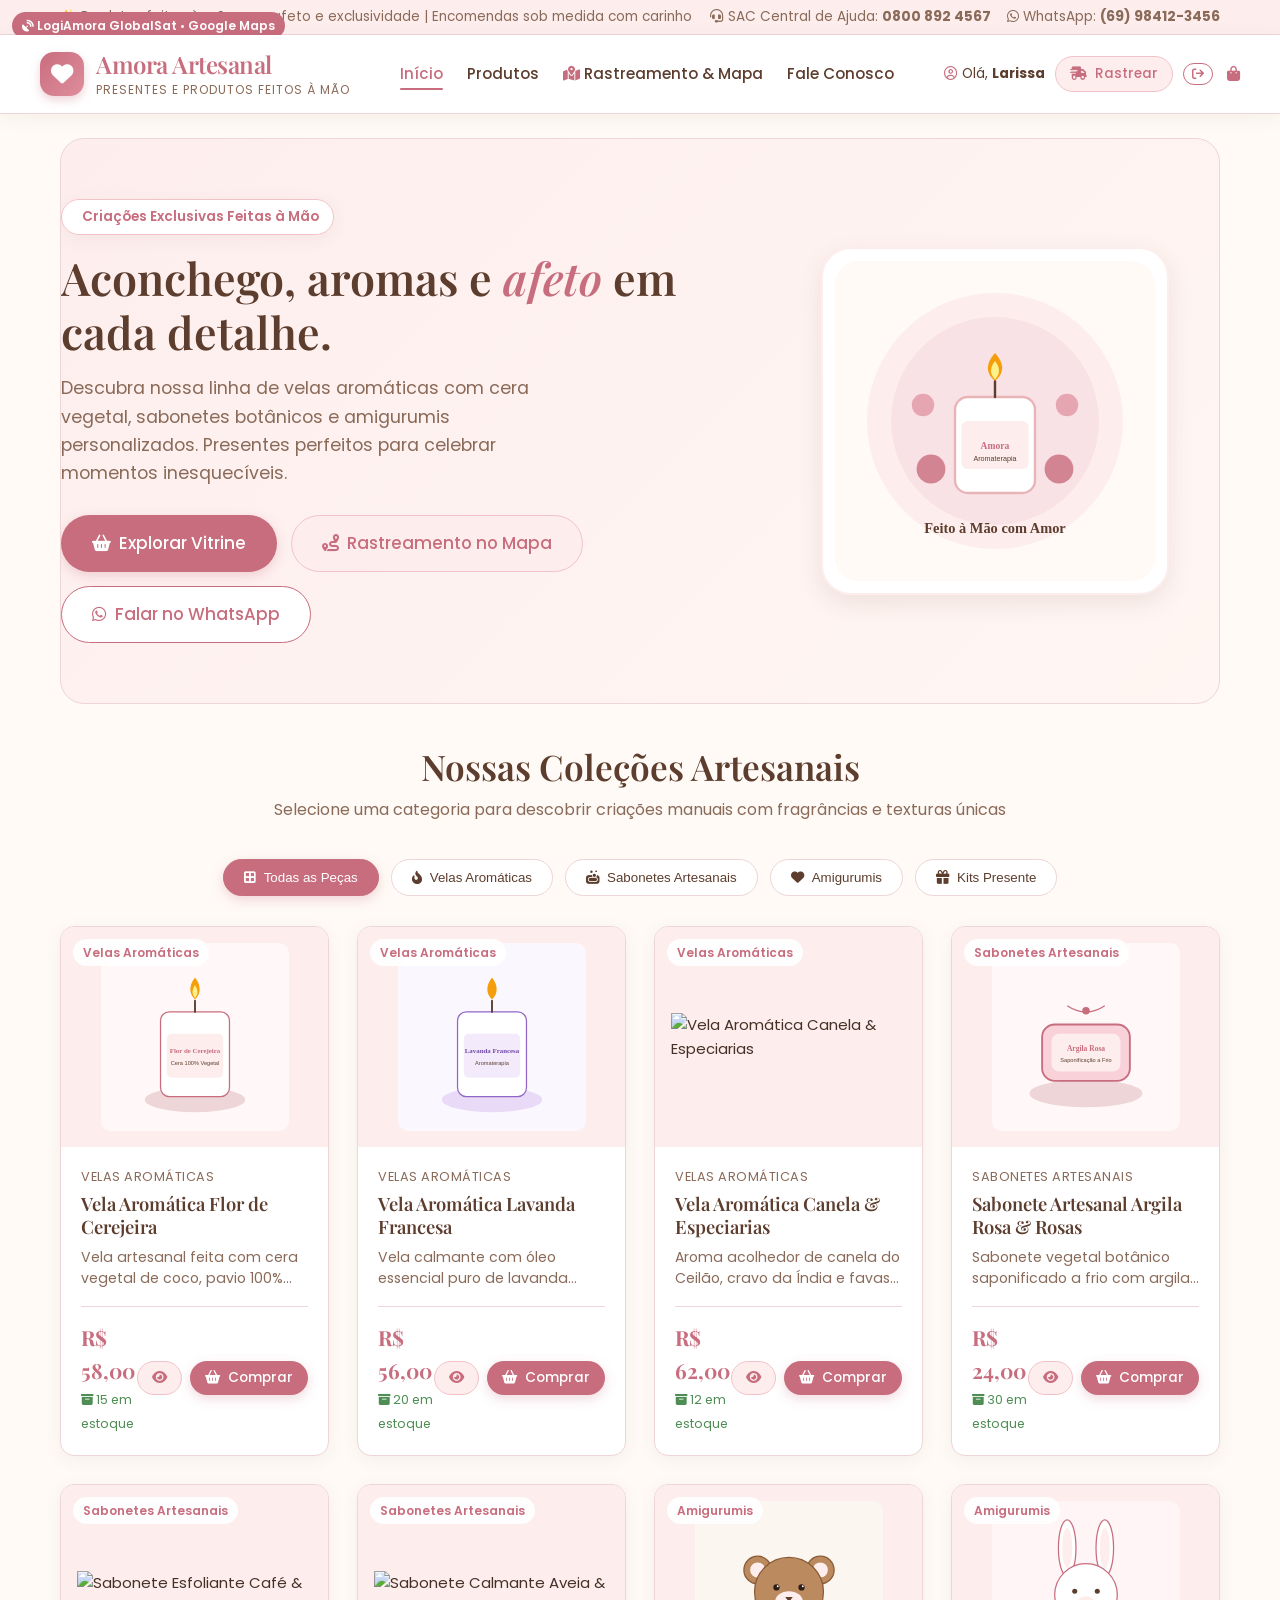
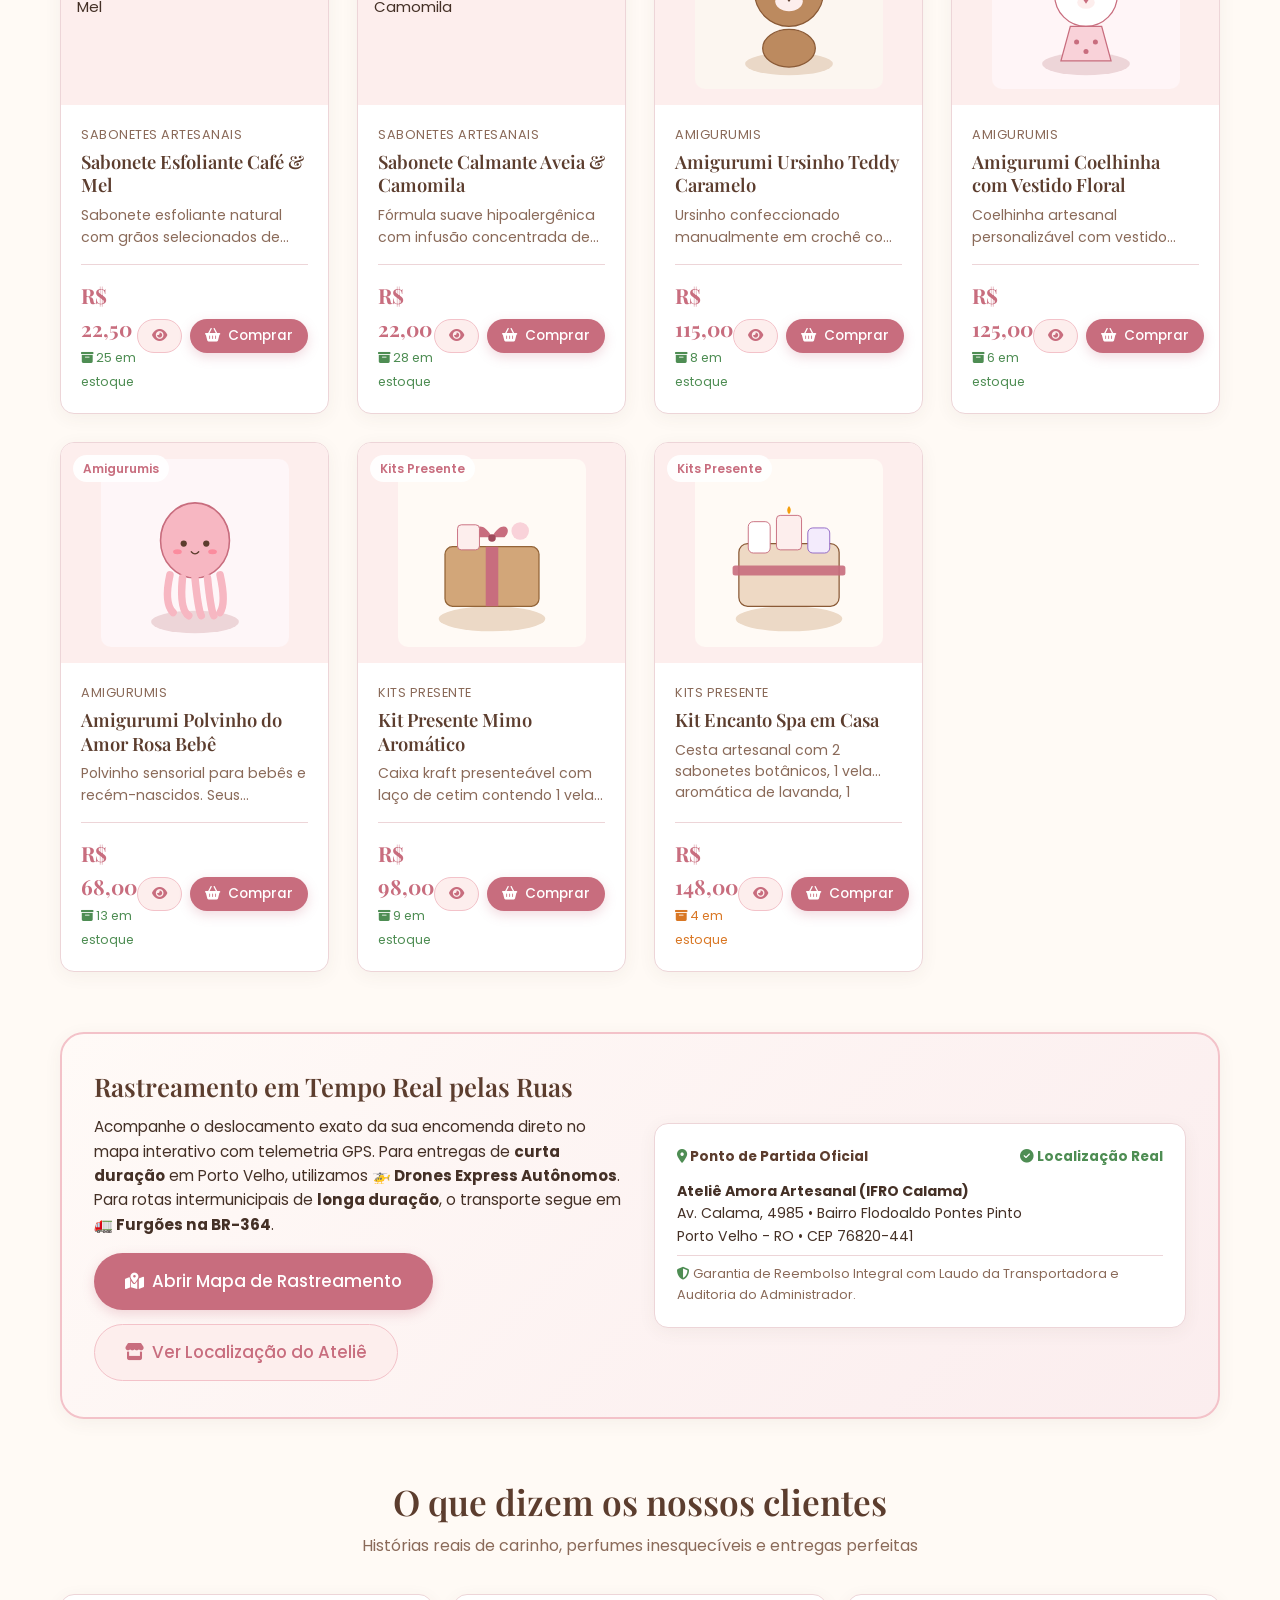
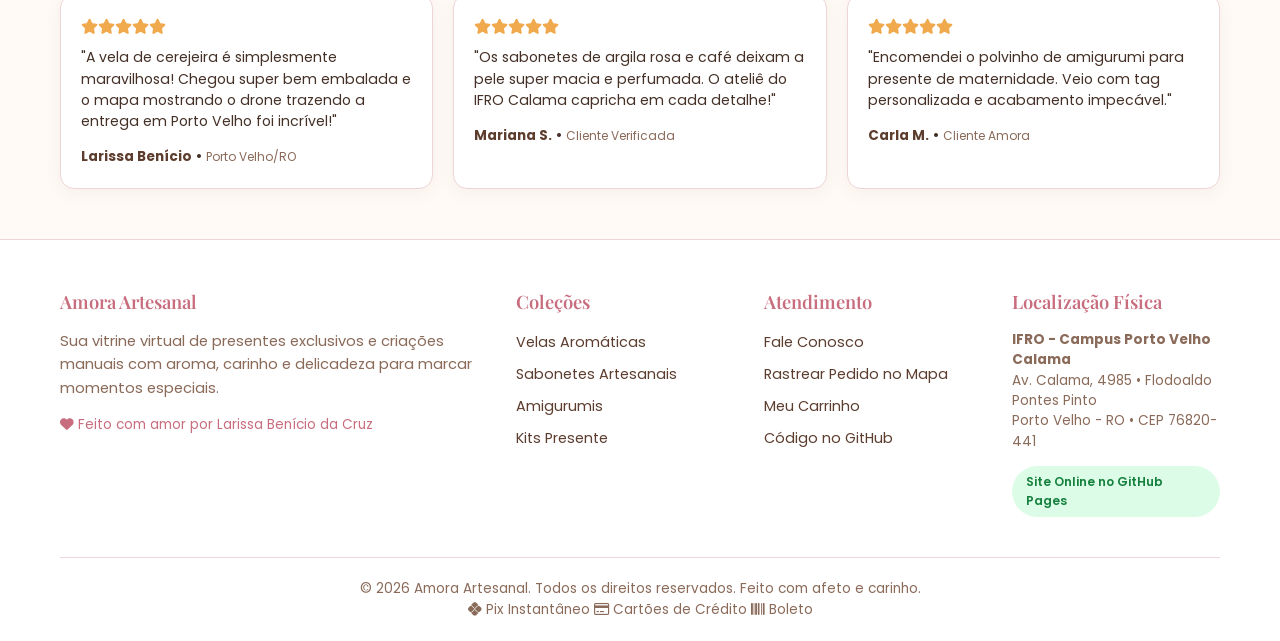
==== commit fb9c7872: "feat: login e cadastro 100% web autonomos sem necessidade de instalar nada + navegacao completa" ====
--- a/index.html
+++ b/index.html
@@ -49,9 +49,7 @@
 
             <!-- Ações do Cabeçalho -->
             <div class="nav-actions">
-                <a href="pedidos.html" class="btn btn-secondary btn-sm" title="Acompanhar envio e trajeto do pedido no mapa">
-                    <i class="fa-solid fa-truck-fast"></i> Rastrear
-                </a>
+                <div class="user-nav-area"></div>
                 <a href="carrinho.html" class="cart-btn" title="Sacola de Compras">
                     <i class="fa-solid fa-bag-shopping"></i>
                     <span class="cart-badge" style="display: none;">0</span>
